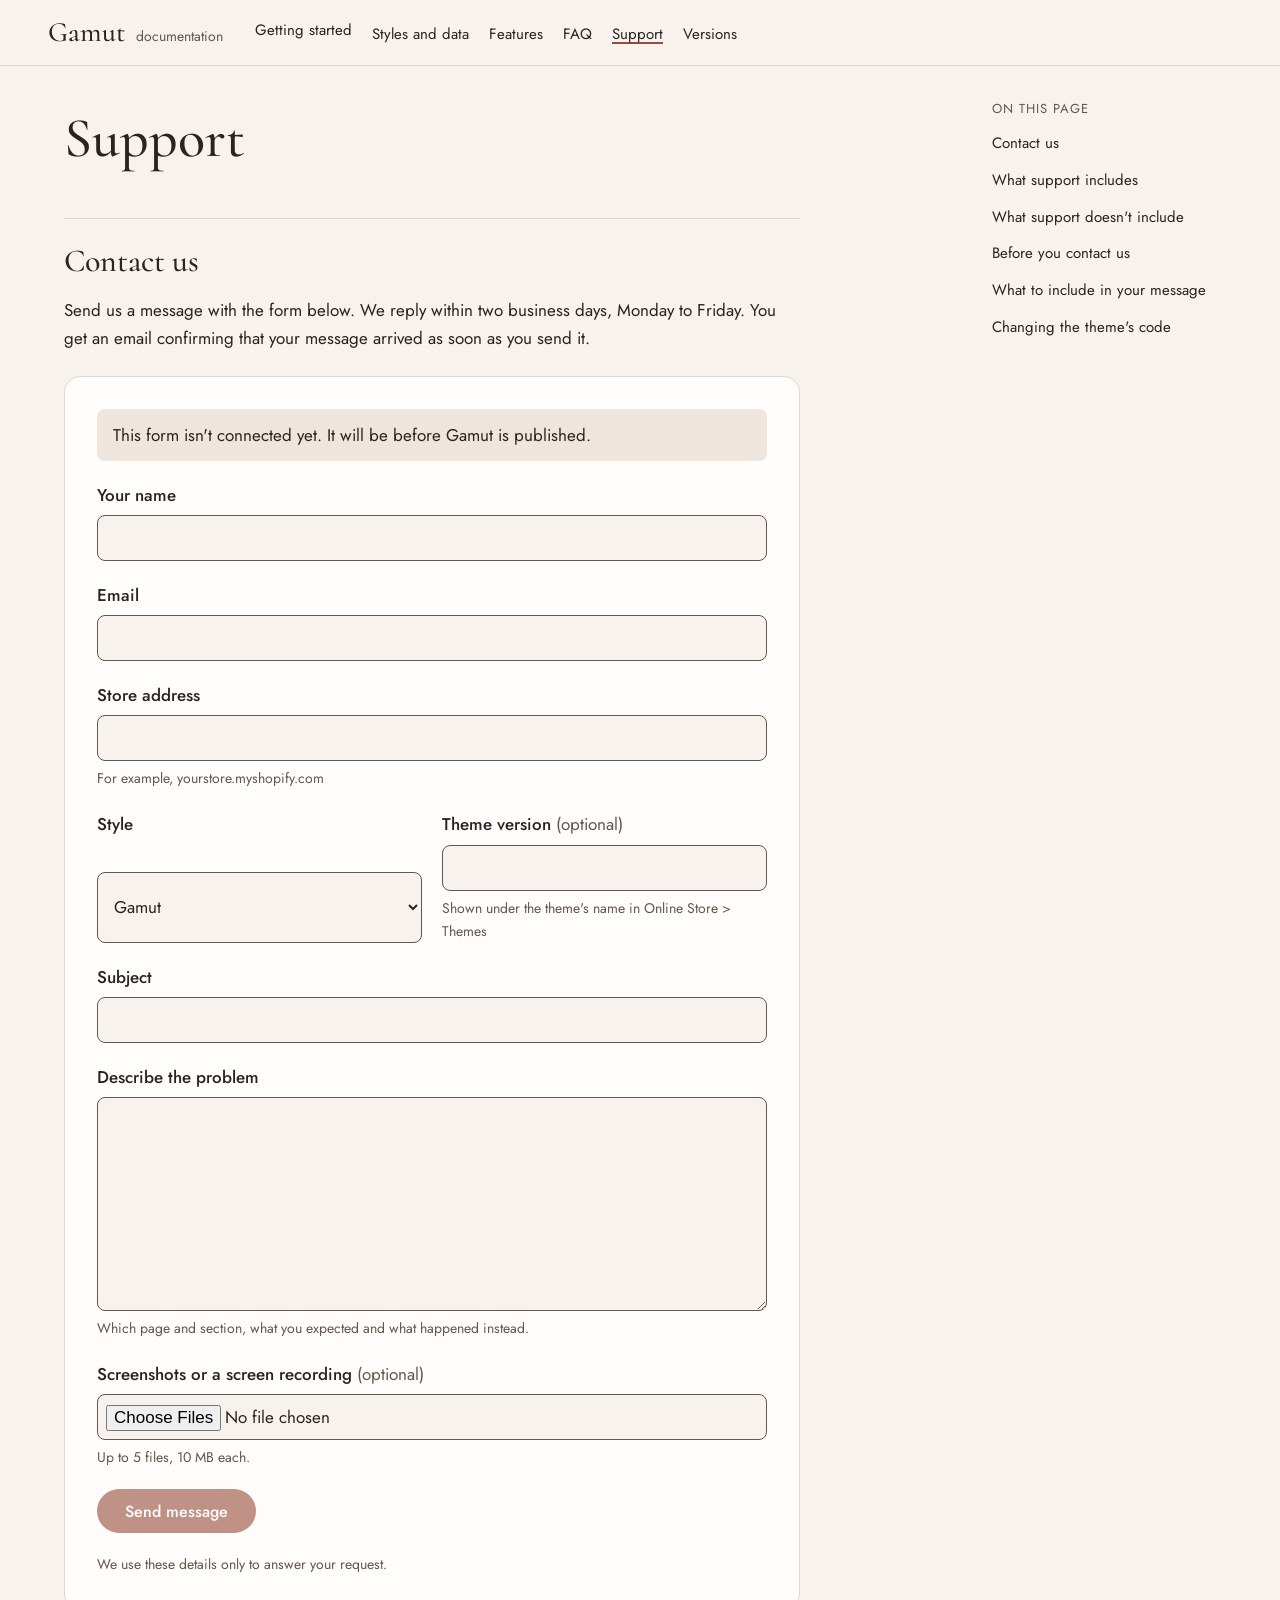
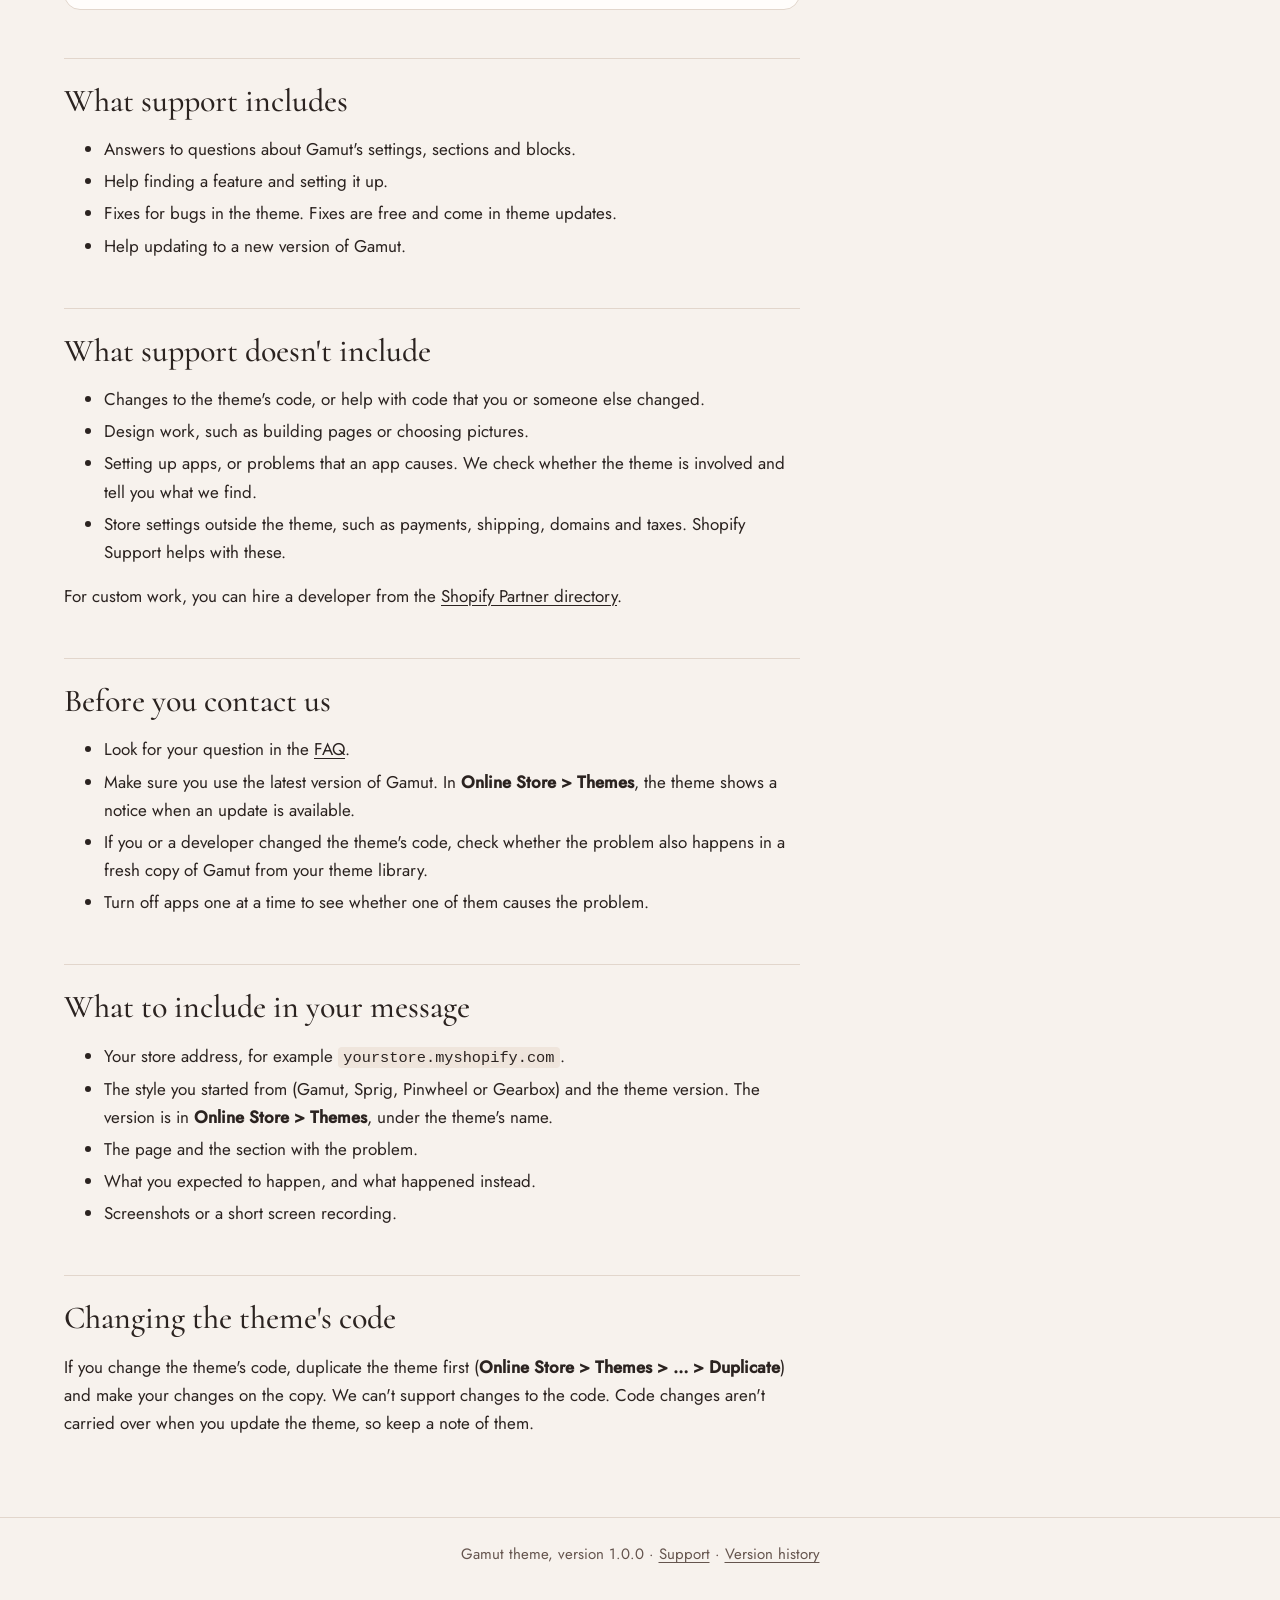
==== support.html @ e52fa92a "Publish Gamut theme documentation Co-Authored-By: Claude Opus 5.5 <noreply@anthropic.com>" ====
<!doctype html>
<html lang="en">
<head>
<meta charset="utf-8">
<meta name="viewport" content="width=device-width, initial-scale=1">
<title>Support · Gamut theme documentation</title>
<meta name="description" content="Documentation for the Gamut Shopify theme: support.">
<link rel="preload" href="assets/fonts/jost-latin-400-normal.woff2" as="font" type="font/woff2" crossorigin>
<link rel="stylesheet" href="assets/site.css">
<script type="module" src="assets/support.js"></script>
</head>
<body>
<a class="skip" href="#content">Skip to content</a>
<header class="site-header">
  <div class="site-header__inner">
    <a class="wordmark" href="index.html">Gamut <span>documentation</span></a>
    <nav aria-label="Documentation"><ul class="site-nav"><li><a href="index.html">Getting started</a></li><li><a href="styles.html">Styles and data</a></li><li><a href="features.html">Features</a></li><li><a href="faq.html">FAQ</a></li><li><a href="support.html" aria-current="page">Support</a></li><li><a href="versions.html">Versions</a></li></ul></nav>
  </div>
</header>
<div class="layout">
  <main id="content" class="content">
<h1 id="support">Support</h1>
<h2 id="contact-us">Contact us</h2>
<p>Send us a message with the form below. We reply within two business
days, Monday to Friday. You get an email confirming that your message
arrived as soon as you send it.</p>

<form class="support-form" id="support-form" action="" method="post" enctype="multipart/form-data" novalidate data-support-form data-unconnected>
  <p class="form-note" data-unconnected-note>This form isn't connected yet. It will be before Gamut is published.</p>
  <div class="form-errors" role="alert" tabindex="-1" data-errors hidden></div>
  <div class="field">
    <label for="name">Your name</label>
    <input id="name" name="name" type="text" autocomplete="name" required data-error="Enter your name.">
  </div>
  <div class="field">
    <label for="email">Email</label>
    <input id="email" name="email" type="email" autocomplete="email" required data-error="Enter your email address.">
  </div>
  <div class="field">
    <label for="store">Store address</label>
    <input id="store" name="store_url" type="text" inputmode="url" required aria-describedby="store-hint" data-error="Enter your store address.">
    <p class="hint" id="store-hint">For example, yourstore.myshopify.com</p>
  </div>
  <div class="field-row">
    <div class="field">
      <label for="style">Style</label>
      <select id="style" name="style">
        <option>Gamut</option>
        <option>Sprig</option>
        <option>Pinwheel</option>
        <option>Gearbox</option>
        <option>I'm not sure</option>
      </select>
    </div>
    <div class="field">
      <label for="version">Theme version <span class="optional">(optional)</span></label>
      <input id="version" name="theme_version" type="text" aria-describedby="version-hint">
      <p class="hint" id="version-hint">Shown under the theme's name in Online Store &gt; Themes</p>
    </div>
  </div>
  <div class="field">
    <label for="subject">Subject</label>
    <input id="subject" name="subject" type="text" required data-error="Enter a subject.">
    <input type="hidden" name="_subject" value="Gamut support" data-mail-subject>
    <input type="hidden" name="theme" value="Gamut">
  </div>
  <div class="field">
    <label for="message">Describe the problem</label>
    <textarea id="message" name="message" rows="7" required aria-describedby="message-hint" data-error="Describe the problem."></textarea>
    <p class="hint" id="message-hint">Which page and section, what you expected and what happened instead.</p>
  </div>
  <div class="field">
    <label for="files">Screenshots or a screen recording <span class="optional">(optional)</span></label>
    <input id="files" name="attachments" type="file" accept="image/*,video/mp4,video/quicktime" multiple aria-describedby="files-hint">
    <p class="hint" id="files-hint">Up to 5 files, 10 MB each.</p>
  </div>
  <button class="button" type="submit">Send message</button>
  <p class="hint">We use these details only to answer your request.</p>
  <div class="form-status" role="status" data-status></div>
</form>

<h2 id="what-support-includes">What support includes</h2>
<ul>
<li>Answers to questions about Gamut's settings, sections and
blocks.</li>
<li>Help finding a feature and setting it up.</li>
<li>Fixes for bugs in the theme. Fixes are free and come in theme
updates.</li>
<li>Help updating to a new version of Gamut.</li>
</ul>
<h2 id="what-support-doesnt-include">What support doesn't include</h2>
<ul>
<li>Changes to the theme's code, or help with code that you or someone
else changed.</li>
<li>Design work, such as building pages or choosing pictures.</li>
<li>Setting up apps, or problems that an app causes. We check whether
the theme is involved and tell you what we find.</li>
<li>Store settings outside the theme, such as payments, shipping,
domains and taxes. Shopify Support helps with these.</li>
</ul>
<p>For custom work, you can hire a developer from the <a
href="https://www.shopify.com/partners/directory" rel="noopener">Shopify Partner
directory</a>.</p>
<h2 id="before-you-contact-us">Before you contact us</h2>
<ul>
<li>Look for your question in the <a href="faq.html">FAQ</a>.</li>
<li>Make sure you use the latest version of Gamut. In <strong>Online
Store &gt; Themes</strong>, the theme shows a notice when an update is
available.</li>
<li>If you or a developer changed the theme's code, check whether the
problem also happens in a fresh copy of Gamut from your theme
library.</li>
<li>Turn off apps one at a time to see whether one of them causes the
problem.</li>
</ul>
<h2 id="what-to-include-in-your-message">What to include in your
message</h2>
<ul>
<li>Your store address, for example
<code>yourstore.myshopify.com</code>.</li>
<li>The style you started from (Gamut, Sprig, Pinwheel or Gearbox) and
the theme version. The version is in <strong>Online Store &gt;
Themes</strong>, under the theme's name.</li>
<li>The page and the section with the problem.</li>
<li>What you expected to happen, and what happened instead.</li>
<li>Screenshots or a short screen recording.</li>
</ul>
<h2 id="changing-the-themes-code">Changing the theme's code</h2>
<p>If you change the theme's code, duplicate the theme first
(<strong>Online Store &gt; Themes &gt; … &gt; Duplicate</strong>) and
make your changes on the copy. We can't support changes to the code.
Code changes aren't carried over when you update the theme, so keep a
note of them.</p>

  </main>
  <nav class="toc" aria-label="On this page"><p class="toc__title">On this page</p><ul><li><a href="#contact-us">Contact us</a></li><li><a href="#what-support-includes">What support includes</a></li><li><a href="#what-support-doesnt-include">What support doesn't include</a></li><li><a href="#before-you-contact-us">Before you contact us</a></li><li><a href="#what-to-include-in-your-message">What to include in your
message</a></li><li><a href="#changing-the-themes-code">Changing the theme's code</a></li></ul></nav>
</div>
<footer class="site-footer">
  <p>Gamut theme, version 1.0.0 · <a href="support.html">Support</a> · <a href="versions.html">Version history</a></p>
</footer>
</body>
</html>
---- assets/site.css ----
/* Gamut documentation site. Colors follow the Gamut style. */
@font-face {
  font-family: 'Cormorant';
  font-weight: 500;
  font-display: swap;
  src: url('fonts/cormorant-latin-500-normal.woff2') format('woff2');
}
@font-face {
  font-family: 'Jost';
  font-weight: 400;
  font-display: swap;
  src: url('fonts/jost-latin-400-normal.woff2') format('woff2');
}
@font-face {
  font-family: 'Jost';
  font-weight: 500;
  font-display: swap;
  src: url('fonts/jost-latin-500-normal.woff2') format('woff2');
}

:root {
  --bg: #f7f2ed;
  --surface: #fffdfb;
  --text: #2b2320;
  --muted: #65554e;
  --rule: #e2d6cc;
  --accent: #974c3a;
  --accent-text: #ffffff;
  --code: #efe5dc;
  --focus: #2b2320;
  color-scheme: light;
}

@media (prefers-color-scheme: dark) {
  :root {
    --bg: #1d1816;
    --surface: #26201d;
    --text: #f3ece6;
    --muted: #c3b5ac;
    --rule: #43372f;
    --accent: #e7b7a2;
    --accent-text: #1d1816;
    --code: #332a26;
    --focus: #f3ece6;
    color-scheme: dark;
  }
}

*,
*::before,
*::after {
  box-sizing: border-box;
}

html {
  -webkit-text-size-adjust: 100%;
  scroll-padding-top: 5.5rem;
}

body {
  margin: 0;
  background: var(--bg);
  color: var(--text);
  font: 400 1.0625rem/1.65 'Jost', system-ui, sans-serif;
}

a {
  color: inherit;
  text-decoration-thickness: 1px;
  text-underline-offset: 0.2em;
}

a:hover {
  color: var(--accent);
}

:focus-visible {
  outline: 2px solid var(--focus);
  outline-offset: 3px;
}

.skip {
  position: absolute;
  left: 1rem;
  top: -4rem;
  padding: 0.5rem 1rem;
  background: var(--text);
  color: var(--bg);
}

.skip:focus {
  top: 1rem;
}

.site-header {
  position: sticky;
  top: 0;
  z-index: 2;
  background: color-mix(in srgb, var(--bg) 92%, transparent);
  backdrop-filter: blur(8px);
  border-bottom: 1px solid var(--rule);
}

.site-header__inner {
  display: flex;
  flex-wrap: wrap;
  align-items: center;
  gap: 0.5rem 2rem;
  max-width: 76rem;
  margin: 0 auto;
  padding: 0.875rem 1rem;
}

.wordmark {
  font: 500 1.75rem/1 'Cormorant', Georgia, serif;
  text-decoration: none;
}

.wordmark span {
  font: 400 0.875rem/1 'Jost', system-ui, sans-serif;
  color: var(--muted);
  margin-left: 0.25rem;
}

.site-nav {
  display: flex;
  flex-wrap: wrap;
  gap: 0.25rem 1.25rem;
  margin: 0;
  padding: 0;
  list-style: none;
  font-size: 0.9375rem;
}

.site-nav a {
  display: inline-block;
  padding: 0.25rem 0;
  text-decoration: none;
}

.site-nav a[aria-current='page'] {
  text-decoration: underline;
  text-decoration-color: var(--accent);
  text-decoration-thickness: 2px;
}

.layout {
  display: grid;
  gap: 3rem;
  max-width: 76rem;
  margin: 0 auto;
  padding: 2rem 1rem 4rem;
}

@media (min-width: 64rem) {
  .layout {
    grid-template-columns: minmax(0, 46rem) 14rem;
    justify-content: space-between;
    padding-inline: 2rem;
  }

  .toc {
    position: sticky;
    top: 6rem;
    align-self: start;
  }
}

.content {
  min-width: 0;
}

h1,
h2,
h3 {
  font-family: 'Cormorant', Georgia, serif;
  font-weight: 500;
  line-height: 1.15;
  text-wrap: balance;
}

h1 {
  font-size: clamp(2.5rem, 6vw, 3.5rem);
  margin: 0.5rem 0 1.5rem;
}

h2 {
  font-size: 2rem;
  margin: 3rem 0 1rem;
  padding-top: 1.5rem;
  border-top: 1px solid var(--rule);
}

h3 {
  font-size: 1.5rem;
  margin: 2rem 0 0.75rem;
}

p,
ul,
ol {
  margin: 0 0 1rem;
}

li + li {
  margin-top: 0.25rem;
}

li > ul {
  margin-top: 0.25rem;
}

img {
  display: block;
  max-width: 100%;
  height: auto;
  margin: 1.5rem 0;
  border-radius: 0.75rem;
  border: 1px solid var(--rule);
}

code {
  padding: 0.1em 0.35em;
  border-radius: 0.25rem;
  background: var(--code);
  font-size: 0.9em;
  overflow-wrap: anywhere;
}

pre {
  overflow-x: auto;
  padding: 1rem;
  border-radius: 0.5rem;
  background: var(--code);
}

pre code {
  padding: 0;
}

.table-scroll {
  overflow-x: auto;
  margin: 1.5rem 0;
}

table {
  width: 100%;
  border-collapse: collapse;
  font-size: 0.9375rem;
}

th,
td {
  padding: 0.625rem 0.75rem 0.625rem 0;
  border-bottom: 1px solid var(--rule);
  text-align: left;
  vertical-align: top;
}

th {
  font-weight: 500;
}

.toc__title {
  margin-bottom: 0.5rem;
  color: var(--muted);
  font-size: 0.8125rem;
  letter-spacing: 0.08em;
  text-transform: uppercase;
}

.toc ul {
  margin: 0;
  padding: 0;
  list-style: none;
  font-size: 0.9375rem;
}

.toc a {
  display: block;
  padding: 0.25rem 0;
  text-decoration: none;
}

.site-footer {
  border-top: 1px solid var(--rule);
  padding: 1.5rem 1rem 2.5rem;
  color: var(--muted);
  font-size: 0.9375rem;
  text-align: center;
}

/* Support form */
.support-form {
  display: grid;
  gap: 1.25rem;
  margin: 1.5rem 0 2rem;
  padding: clamp(1.25rem, 4vw, 2rem);
  border: 1px solid var(--rule);
  border-radius: 1rem;
  background: var(--surface);
}

.field {
  display: grid;
  gap: 0.375rem;
}

.field-row {
  display: grid;
  gap: 1.25rem;
}

@media (min-width: 40rem) {
  .field-row {
    grid-template-columns: 1fr 1fr;
  }
}

label {
  font-weight: 500;
}

.optional,
.hint {
  color: var(--muted);
  font-weight: 400;
}

.hint {
  margin: 0;
  font-size: 0.875rem;
}

input,
select,
textarea {
  width: 100%;
  min-height: 2.75rem;
  padding: 0.5rem 0.75rem;
  border: 1px solid var(--muted);
  border-radius: 0.5rem;
  background: var(--bg);
  color: var(--text);
  font: inherit;
}

input[type='file'] {
  padding: 0.5rem;
}

[aria-invalid='true'] {
  border-color: #b3261e;
  box-shadow: 0 0 0 1px #b3261e;
}

.button {
  justify-self: start;
  min-height: 2.75rem;
  padding: 0.625rem 1.75rem;
  border: 0;
  border-radius: 999px;
  background: var(--accent);
  color: var(--accent-text);
  font: 500 1rem/1.2 'Jost', system-ui, sans-serif;
  cursor: pointer;
}

.button:disabled {
  opacity: 0.6;
  cursor: not-allowed;
}

.form-note,
.form-errors {
  margin: 0;
  padding: 0.75rem 1rem;
  border-radius: 0.5rem;
  background: var(--code);
}

.form-errors ul {
  margin: 0.25rem 0 0;
}

.form-status:empty {
  display: none;
}

[hidden] {
  display: none !important;
}

@media (prefers-reduced-motion: no-preference) {
  html {
    scroll-behavior: smooth;
  }
}
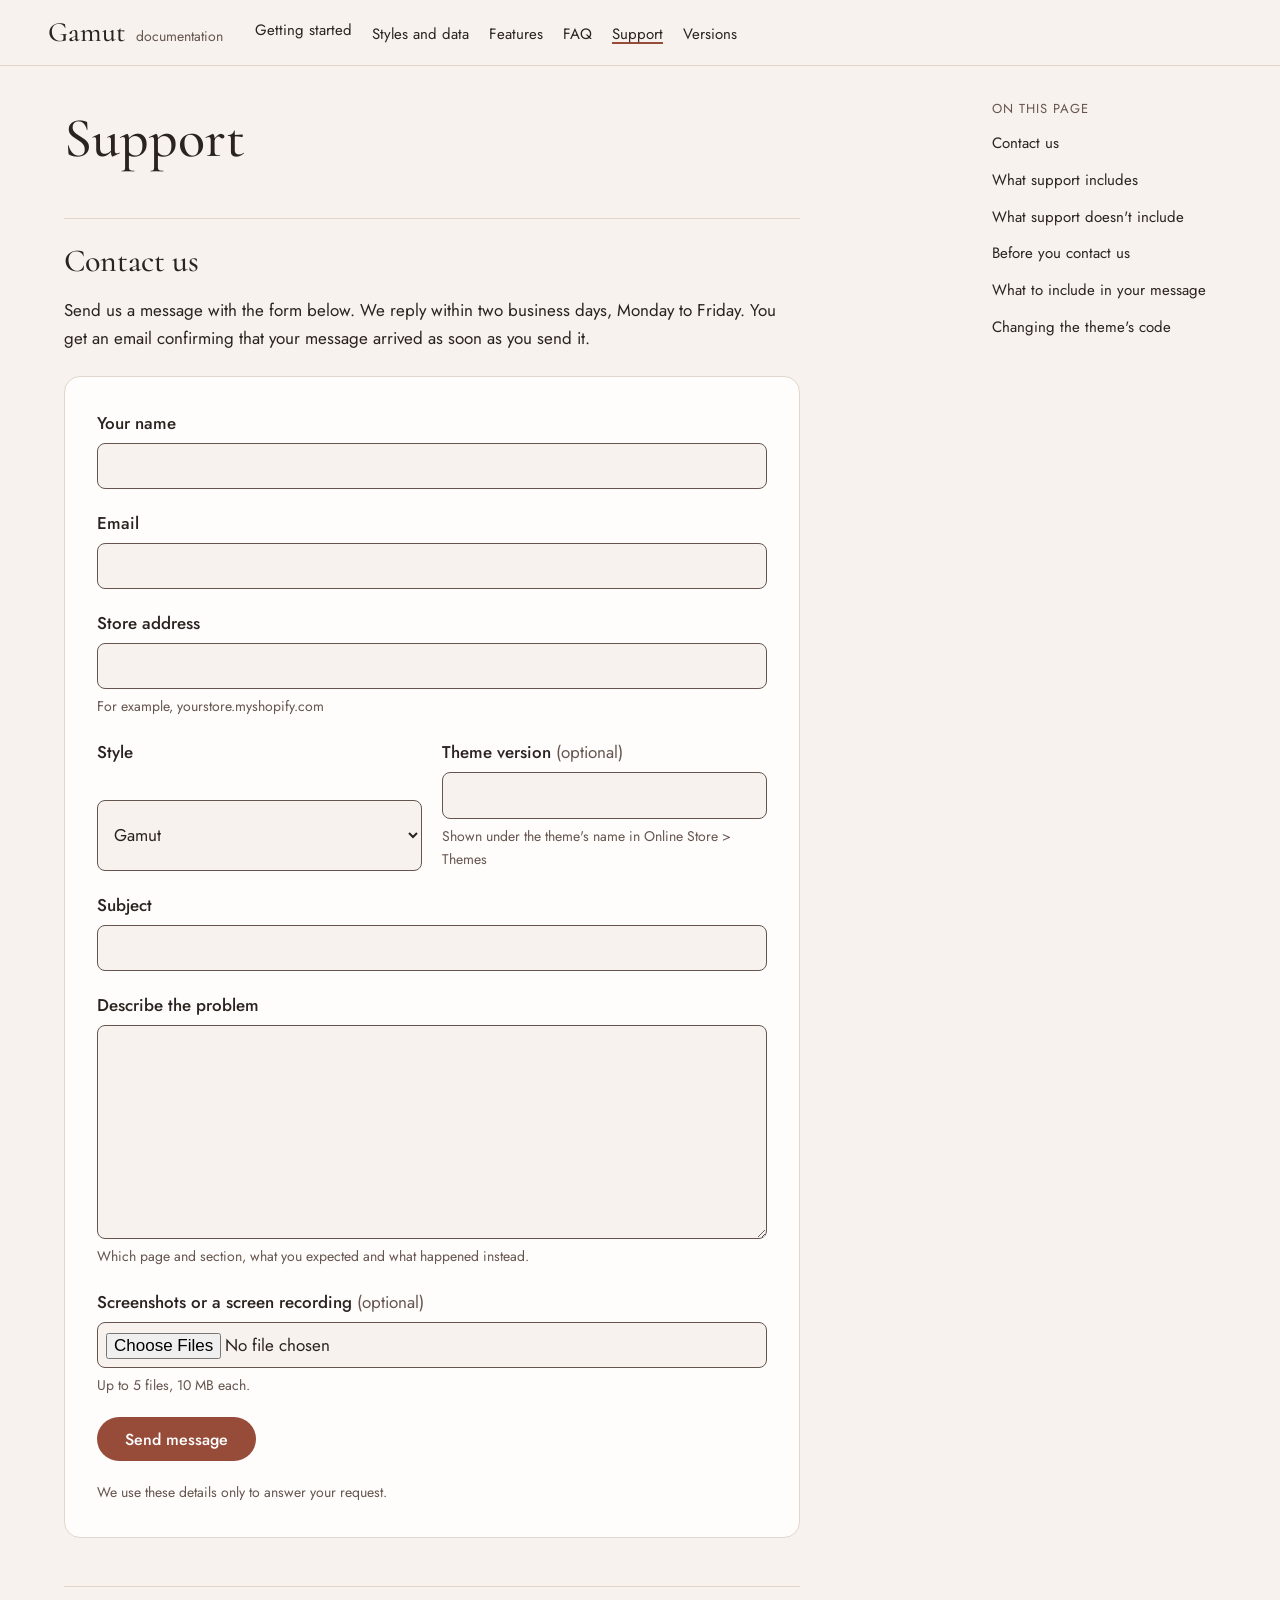
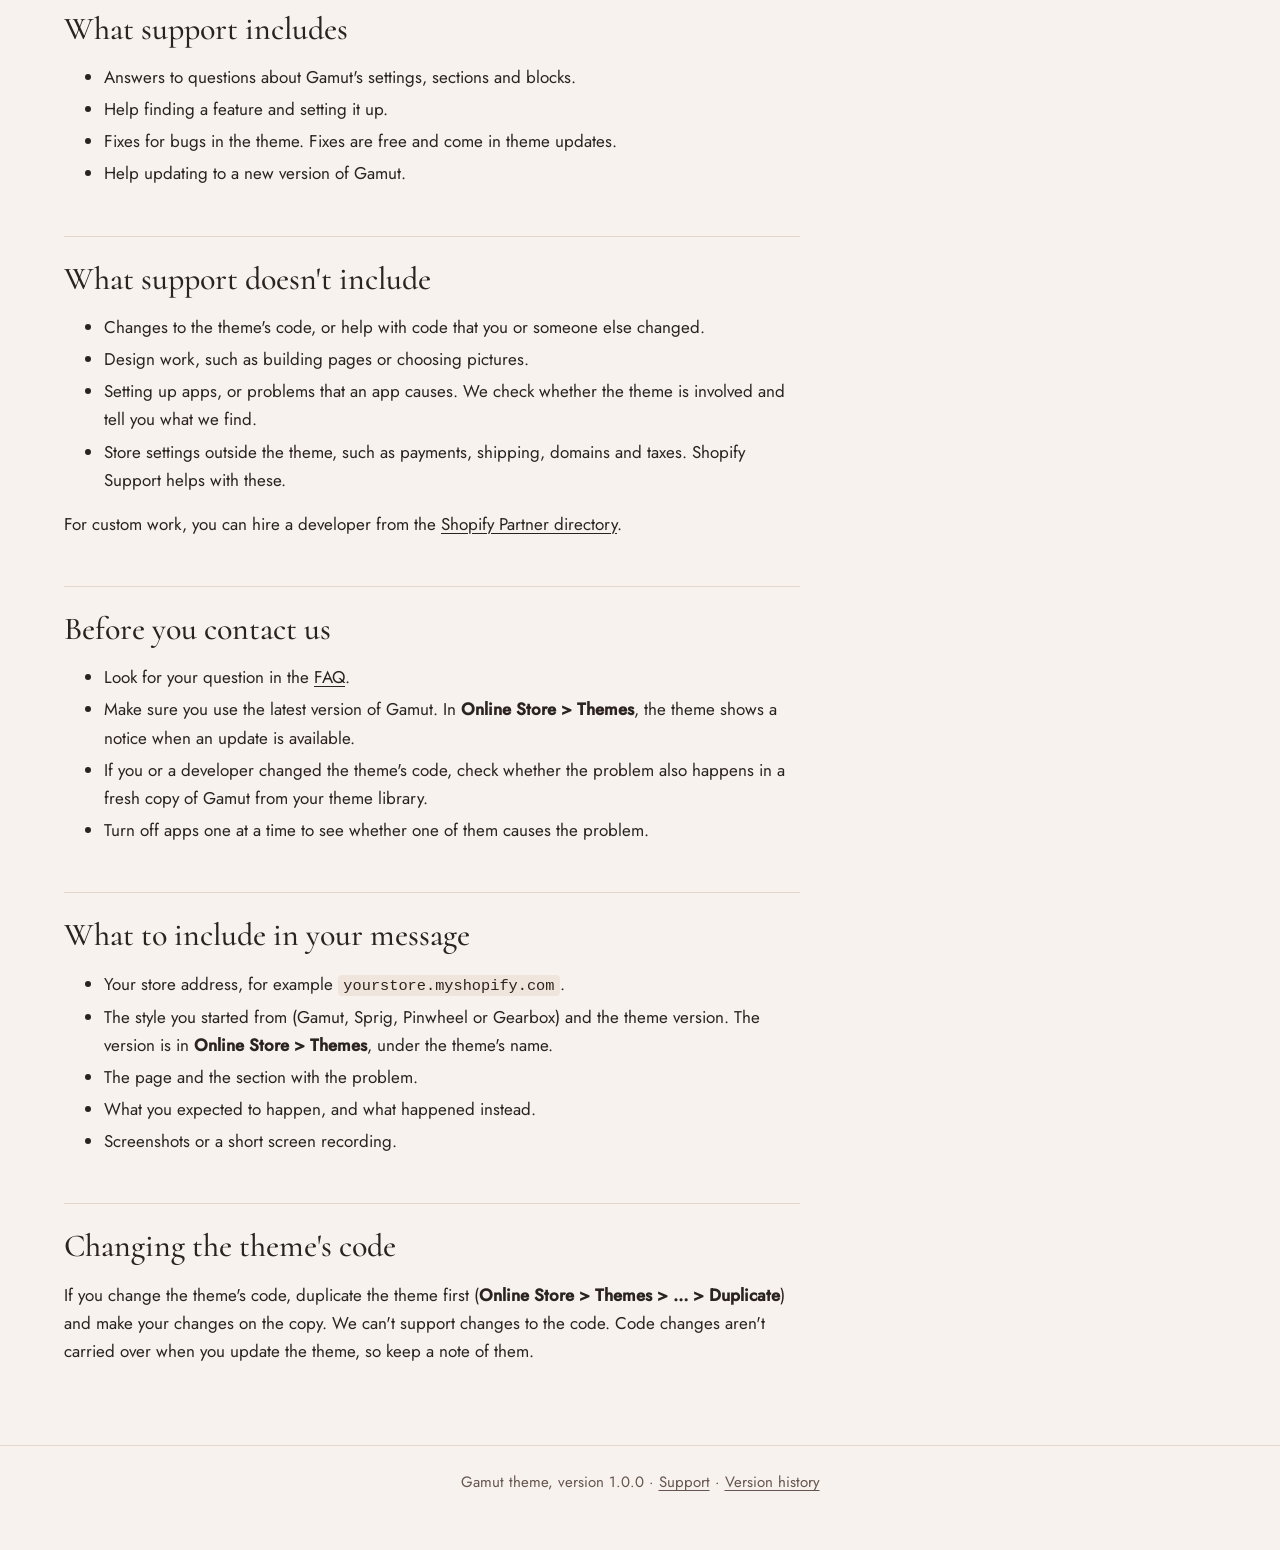
==== commit 41d01196: "Connect the support form (FormSubmit) Co-Authored-By: Claude Opus 5.5 <noreply@anthropic.com>" ====
--- a/support.html
+++ b/support.html
@@ -25,8 +25,11 @@
 days, Monday to Friday. You get an email confirming that your message
 arrived as soon as you send it.</p>
 
-<form class="support-form" id="support-form" action="" method="post" enctype="multipart/form-data" novalidate data-support-form data-unconnected>
-  <p class="form-note" data-unconnected-note>This form isn't connected yet. It will be before Gamut is published.</p>
+<form class="support-form" id="support-form" action="https://formsubmit.co/c02b61e465c0d41640039e06b1410593" method="post" enctype="multipart/form-data" novalidate data-support-form data-native-submit>
+  <input type="hidden" name="_next" value="https://valdemarus21.github.io/gamut-theme-docs/support.html?sent=1#support-form">
+  <input type="hidden" name="_template" value="table">
+  <input type="hidden" name="_autoresponse" value="Thanks for writing to Gamut theme support. We received your message and reply within two business days. If you have more screenshots or details, reply to this email.">
+  <p class="form-note" data-unconnected-note hidden>This form isn't connected yet. It will be before Gamut is published.</p>
   <div class="form-errors" role="alert" tabindex="-1" data-errors hidden></div>
   <div class="field">
     <label for="name">Your name</label>
